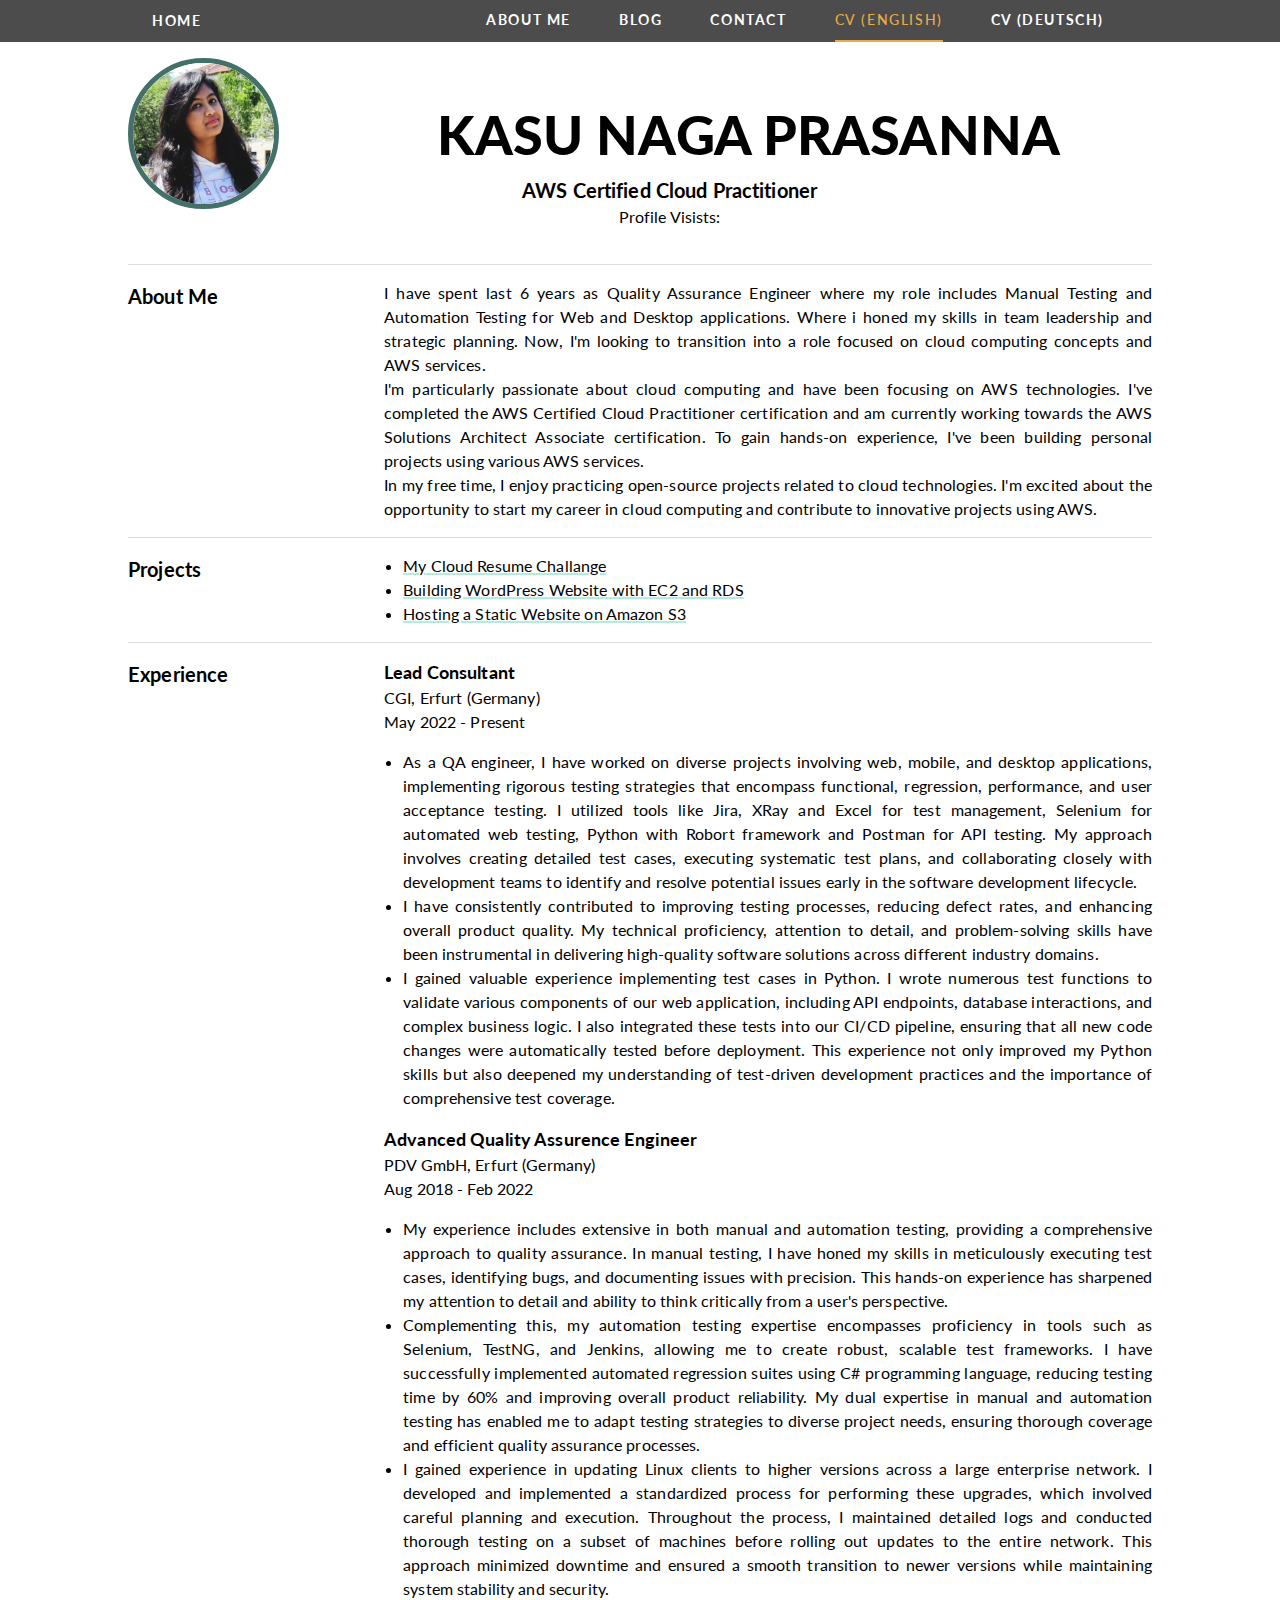
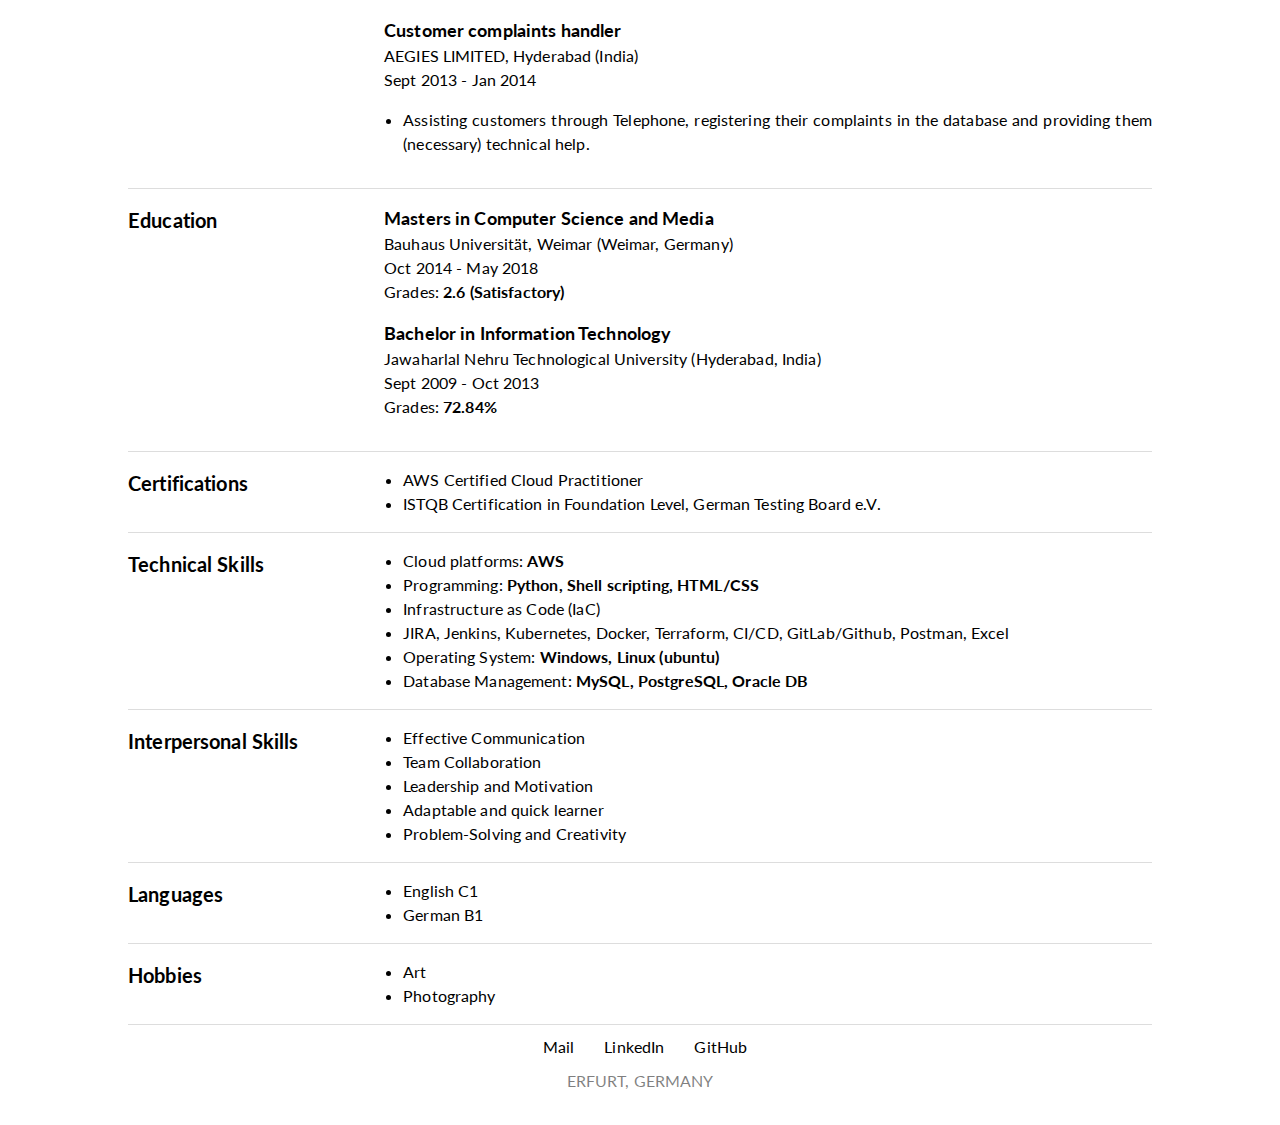
==== my-aws-cloud-resume-challenge/Index.html @ 85ed5b27 "first commit" ====
<!DOCTYPE html>
<html class="no-js" lang="en">

<head>
    <meta http-equiv="Content-Type" content="text/html; charset=UTF-8">
    <meta http-equiv="x-ua-compatible" content="ie=edge">
    <link rel="stylesheet" href="https://cdnjs.cloudflare.com/ajax/libs/font-awesome/6.4.2/css/all.min.css"
        integrity="sha512-z3gLpd7yknf1YoNbCzqRKc4qyor8gaKU1qmn+CShxbuBusANI9QpRohGBreCFkKxLhei6S9CQXFEbbKuqLg0DA=="
        crossorigin="anonymous" referrerpolicy="no-referrer" />
    <link rel="stylesheet" href="./style.css"> 
    <link rel="stylesheet" href="./aboutme.html"> 
    <link rel="stylesheet" href="./Home.html"> 
    <link rel="stylesheet" href="./resume_deutsch.html.html"> 
    <script src="./visitorcounter.js"></script>
  

    <title>Naga Prasanna Kasu - Resume</title>
    <meta name="description" content="">
    <meta name="viewport" content="width=device-width, initial-scale=1">
    <style></style>
</head>

<body>
    <!-- Nav bar -->
    <header>
         <!--Future - Cloud NOTES -->
        <nav class="navbar">
            <a href="./Home.html" class="navbar-btn-1">Home</a>
            <ul class="nav-menu">
                <li class="navbar-btn-1">
                    <a href="./aboutme.html" class="nav-link">About Me</a>
                </li>
                <li class="navbar-btn-1">
                    <a href="#" target="_blank" class="nav-link">Blog</a>
                </li>
                <li class="navbar-btn-1">
                    <a href="#footer" class="nav-link">Contact</a>
                </li>
                <li class="navbar-btn-1">
                    <a href="#" class="nav-link"><span class="active">CV (English)</span></a>
                </li>
                <li class="navbar-btn-1">
                    <a href="./resume_deutsch.html" class="nav-link">CV (Deutsch)</a>
                </li>
            </ul>          
           
            
            
        </nav>
    </header>

    <article class="wrapper">

    <section class="section-container">
        
           <h1 class="leftPanel"><img src="./mypic.jfif" alt="Naga Prasanna Kasu"
            height="200" width="200" /></h1>       
               
        <div class="section-content">                 

                <div class="section-profile-h1">  &nbsp;  &nbsp;  &nbsp;  &nbsp;  &nbsp;  &nbsp; KASU NAGA PRASANNA</div>
                <div class="viewers-count">
                    <h2> AWS Certified Cloud Practitioner</h2></div>
                <div class="viewers-count"> Profile Visists: <span id="visitors" class="viewers-count-tag"></span>
                </div>  
                
            </div>            
    </section>
   

<section class="section-profile section-container">
    <h2>About Me</h2>
    <div class="section-content">
        <p>
            I have spent last 6 years as Quality Assurance Engineer where my role includes Manual Testing and
            Automation Testing for Web and Desktop applications. Where i honed my skills in team leadership
            and strategic planning. Now, I'm looking to transition into a role
            focused on cloud computing concepts and AWS services.
            <br>
            I'm particularly passionate about cloud computing and have been focusing on AWS technologies.
I've completed the AWS Certified Cloud Practitioner certification and am currently working towards
the AWS Solutions Architect Associate certification. To gain hands-on experience, I've been
building personal projects using various AWS services.
<br>
In my free time, I enjoy practicing open-source projects related to cloud technologies. I'm excited
about the opportunity to start my career in cloud computing and contribute to innovative projects
using AWS. 
            
        </p>
    </div>
</section>

<section class="section-project section-container" id="Projects">
    <h2>Projects </h2>
    <div class="section-content">
        <ul>
            <li><a href="http://www.nagaprasannakasu.com"
                target="_blank">My Cloud Resume Challange </a><i class="fa-solid fa-up-right-from-square fa-xs"
                style="color:#b3b3b3;"></i></li>
            <li><a href="https://www.linkedin.com/pulse/building-wordpress-website-ec2-rds-naga-prasanna-kasu-21oqc/?trackingId=NIElKAmxSii2CXY2bWo1TQ%3D%3D"
                target="_blank">Building WordPress Website with EC2 and RDS  </a><i class="fa-solid fa-up-right-from-square fa-xs"
                style="color:#b3b3b3;"></i></li>            
            <li><a href="https://www.linkedin.com/pulse/step-by-step-guid-host-static-website-amazon-s3-naga-prasanna-kasu-uypuc/?trackingId=AsEiC2DrRPq3Fi%2FcV4qPsg%3D%3D"
                target="_blank">Hosting a Static Website on Amazon S3 </a><i class="fa-solid fa-up-right-from-square fa-xs"
                style="color:#b3b3b3;"></i></li>            
            
        </ul>

    </div>
</section>

<section class="section-experience section-container">
    <h2>Experience</h2>
    <div class="section-content">

        <div class="section-exp">
            <h3>Lead Consultant</h3>
            CGI, Erfurt (Germany)
            <br> May 2022 - Present        
            <ul>
                <li>As a QA engineer, I have worked on diverse projects involving web, mobile, and desktop applications, 
                    implementing rigorous testing strategies that encompass functional, regression, performance, and user acceptance testing. 
                    I utilized tools like Jira, XRay and Excel for test management, Selenium for automated web testing, Python with Robort framework 
                    and Postman for API testing. My approach involves creating detailed test cases, executing systematic test plans, and collaborating 
                    closely with development teams to identify and resolve potential issues early in the software development lifecycle.             
                </li>
                <li>I have consistently contributed to improving testing processes, reducing defect rates, and enhancing overall product quality. 
                    My technical proficiency, attention to detail, and problem-solving skills have been instrumental in delivering high-quality software solutions 
                    across different industry domains.</li>
                <li>I gained valuable experience implementing test cases in Python. I wrote numerous test functions to validate various components of our web application, 
                    including API endpoints, database interactions, and complex business logic. I also integrated these tests into our CI/CD pipeline, 
                    ensuring that all new code changes were automatically tested before deployment. This experience not only improved my Python skills but also deepened 
                    my understanding of test-driven development practices and the importance of comprehensive test coverage.</li>                
            </ul>
        </div>

        <div class="section-exp">
            <h3> Advanced Quality Assurence Engineer</h3>
            PDV GmbH, Erfurt (Germany)
            <br> Aug 2018 - Feb 2022
            <ul>
                <li> My experience includes extensive in both manual and automation testing, providing a comprehensive approach to quality assurance. 
                    In manual testing, I have honed my skills in meticulously executing test cases, identifying bugs, and documenting issues with precision. 
                    This hands-on experience has sharpened my attention to detail and ability to think critically from a user's perspective.</li>
                <li>Complementing this, my automation testing expertise encompasses proficiency in tools such as Selenium, TestNG, and Jenkins, allowing me to create robust, 
                    scalable test frameworks. I have successfully implemented automated regression suites using C# programming language, reducing testing time by 60% 
                    and improving overall product reliability. My dual expertise in manual and automation testing has enabled me to adapt testing strategies to diverse 
                    project needs, ensuring thorough coverage and efficient quality assurance processes.</li>
                <li>I gained experience in updating Linux clients to higher versions across a large enterprise network. I developed and implemented 
                    a standardized process for performing these upgrades, which involved careful planning and execution. 
                    Throughout the process, I maintained detailed logs and conducted thorough testing on a subset of machines before rolling out 
                    updates to the entire network. This approach minimized downtime and ensured a smooth transition to newer versions while maintaining 
                    system stability and security.</li>                
            </ul>
        </div>

        <div class="section-exp">
            <h3> Customer complaints handler</h3>
            AEGIES LIMITED, Hyderabad (India)
            <br> Sept 2013 - Jan 2014

            <ul>
                <li>  Assisting customers through Telephone, registering their complaints in the database and providing
                    them (necessary) technical help.</li>                              
            </ul>
        </div>
    </div>

</section>


<section class="section-education section-container">
    <h2>Education</h2>
    <div class="section-content">
    <div class="section-exp">
        <h3>Masters in Computer Science and Media</h3>
        Bauhaus Universität, Weimar (Weimar, Germany)        
        <br> Oct 2014 - May 2018
        <br> Grades: <Strong> 2.6 (Satisfactory) </Strong>         
    </div>    
    <div class="section-exp">
        <h3>Bachelor in Information Technology</h3>
        Jawaharlal Nehru Technological University (Hyderabad, India)        
        <br>  Sept 2009 - Oct 2013
        <br> Grades: <Strong> 72.84% </Strong>        
    </div>
</section>



<section class="section-certification section-container">
    <h2>Certifications</h2>
    <div class="section-content">
        <ul>
          <!--  <li>
                AWS Certified Solutions Architect – Associate <a
                    href=""
                    target="_blank"><i class="fa-solid fa-up-right-from-square fa-xs"
                        style="color:#b3b3b3;"></i></a>
            </li> -->
            <li>
                AWS Certified Cloud Practitioner <a
                    href="https://www.credly.com/badges/18f288f3-d77c-4ae2-83bc-e2104c9e75d2/public_url"
                    target="_blank"><i class="fa-solid fa-up-right-from-square fa-xs"
                        style="color:#b3b3b3;"></i></a>
            </li>
            <li>
                ISTQB Certification in Foundation Level, German Testing Board e.V. 
            </li>
            
        </ul>
    </div>
</section>

<section class="section-skills section-container">
    <h2>Technical Skills</h2>
    <div class="section-content">
        <ul>
            <li>
                Cloud platforms: <strong>AWS</strong>
            </li>
            <li>
                Programming: <Strong>Python, Shell scripting, HTML/CSS</Strong>
            </li>
            <li>
                Infrastructure as Code (IaC) 
            </li>
            <li>
                JIRA, Jenkins, Kubernetes, Docker, Terraform, CI/CD, GitLab/Github, Postman, Excel 
            </li>
            <li>
                Operating System: <strong>Windows, Linux (ubuntu)</strong>
            </li>
            <li>
                Database Management: <strong>MySQL, PostgreSQL, Oracle DB</strong>
            </li>
        </ul>
    </div>
</section>

<section class="section-certification section-container">
    <h2>Interpersonal Skills</h2>
    <div class="section-content">
        <ul>
            <li>
                Effective Communication                      
            </li>
            <li>
                Team Collaboration                      
            </li>
            <li>
                Leadership and Motivation                      
            </li>
            <li>
                Adaptable and quick learner                      
            </li>
            <li>
                Problem-Solving and Creativity                      
            </li>           
            
        </ul>
    </div>
</section>

<section class="section-certification section-container">
    <h2>Languages</h2>
    <div class="section-content">
        <ul>
            <li>
                English C1                     
            </li>
            <li>
                German B1                      
            </li>                     
            
        </ul>
    </div>
</section>

<section class="section-certification section-container">
    <h2>Hobbies</h2>
    <div class="section-content">
        <ul>
            <li>
                Art                     
            </li>
            <li>
                Photography                     
            </li>                     
            
        </ul>
    </div>
</section>

</article>




     <!-- Footer -->
     <footer class="footer" id="footer">
        <div class="footer-container">
            
            <ul>
                <li>
                    <a href="mailto:prasannakasuj@gmail.com"><i class="fa-solid fa-envelope"></i>Mail</a>
                </li>
                <li>
                    <a href="https://www.linkedin.com/in/naga-prasanna-kasu-ab7598165/" target="_blank"><i
                            class="fa-brands fa-linkedin"></i>LinkedIn</a>
                </li>
                <li>
                    <a href="https://github.com/NagaPrasannaKasu" target="_blank"><i class="fa-brands fa-github"></i>GitHub</a>
                    
                </li>  
            </ul> 
    
        </div>
        <div class="text-center ">
                        
            <p class="description font-os font-size-16 text-black-50 text-uppercase">Erfurt, Germany
            </p>
        </div>
    </footer>

</body>
---- my-aws-cloud-resume-challenge/style.css ----
@import url(https://fonts.googleapis.com/css?family=Lato:400,700,900);

:root {
    --white-text-color: white;
    --highlight-color: #b3ebdd;
    --hover-color: #719183;
}

.container {
    display: flex;
    flex-direction: row;
    width: 100%;
    height: 100%;
    
  }

  * { 
    padding: 0; 
    margin: 0; 
} 
.img-center { 
    height: 70vh; 
    width: 70vw; 
    display: flex; 
    justify-content: center; 
    align-items: center; 
   /* background-color: #e6dfdf; */
} 
.img-left { 
    height: 40vh; 
    width: 40vw; 
    display: flex; 
    justify-content: left; 
    align-items: left; 
   /* background-color: #e6dfdf; */
} 

  
  .leftPanel img {
    width: 4cm;
    height: 4cm;
    margin-bottom: 0.7cm;
    border-radius: 50%;
    border: 0.15cm solid rgb(68, 112, 106);
    object-fit: cover;
    object-position: 50% 50%;
   
  }

  .site-banner .banner-area{

    background-size: cover;
    width: 100%;
    height: 100vh;
    position: relative;
}

  .site-banner .banner-area .author{
    margin: 0;
    position: absolute;
    top: 45%;
    left: 50%;
    transform: translate(-50%, -50%);
}


.text-center {
    text-align: center !important;
    align-items: center;
    
}

  .site-banner .banner-area .author .author-img{
    width: 240px;
    height: 240px;
    border-radius: 50%;
    margin: auto;
    background: url(./mypic.jfif) no-repeat;
    background-size: 110%;
    background-position: 40% 0;
}
.font-staat{
    font: normal 400 18px var(--font-staat);
}
.font-ram{
    font: normal bold 18px var(--font-ram);
}
.font-size-40{
    font-size: 40px;
}
.font-size-34{
    font-size: 34px;
}

.font-size-27{
    font-size: 27px;
}
.skill .bars p, .site-content .skill .bars span{
    line-height: 10px;
}

/*icons*/
.social-icons a{
    display:inline-block;height:3.5rem;
    width:3.5rem;
    background-color: #fff;
    color:#343a40!important;
    border-radius:100%;
    text-align:center;
    font-size:1.5rem;
    line-height:3.5rem;
    margin-right:1rem
  }
  
  .social-icons a:last-child{
    margin-right:0
  }
  
  .social-icons a:hover{
    background-color:var(--color-blue);
    transform: scale(1.2)
  }
  
  .social-icons a:hover i {
    transform: scale(1.3);
  }

  .dev-icons {
    font-size: 5rem;
  }
  
  .dev-icons .list-inline-item :hover {
    color: var(--color-blue);
  }
  /*icons*/


#footer form .row .col input[type="text"],
#footer form .row .col input[type="email"],
#footer form textarea{
    border: none;
    border-radius: 0;
    border-bottom: 1px solid gray;
    padding: 1.5rem 1rem;
}

.img-fluid {
    max-width: 90%;
    height: auto;
}

.row {
    display: -ms-flexbox;
    display: flex;
    -ms-flex-wrap: wrap;
    flex-wrap: wrap;
    margin-right: -15px;
    margin-left: -15px;
}
 
.frame {
    text-align: center;
    position: relative;
    cursor: pointer;
    perspective: 500px;
}
.pb-4, .py-4 {
    padding-bottom: 1.5rem !important;
}
.frame .details {
    width: 90%;
    height: 90%;
    padding: 5% 8%;
    position: absolute;
    content: "";
    top: 50%;
    left: 50%;
    transform: translate(-50%, -50%) rotateY(90deg);
    transform-origin: 50%;
    background: var(--color-blue);
    opacity: 0;
    transition: all 0.4s ease-in;
    color: var(--color-white);
    font-family: var(--font-ram);
}

.prose :where(iframe):not(:where([class~=not-prose] *)) {
    max-width: 100%;
}



.active {
    font-weight: 500;
    border-bottom: 2px solid;
    color: #ebaa49;
}

* {
    box-sizing: border-box;
    margin: 0;
    padding: 0;
}

body {
    color: #333;
    font-size: 1rem;
    font-family: Lato, Helvetica, Arial, sans-serif;
    font-weight: normal;
    line-height: 1.5;
    letter-spacing: .008em;
}

h2,
h3 {
    color: black;
}

h2 {
    font-size: 20px;
}

h3 {
    font-size: 18px;
}

/* navbar */

header {
    background-color:  #4c4c4c;
    font-size: 14px;
    text-transform: uppercase;
}

.navbar {
    max-width: 80%;
    margin: 0 auto;
    background-color: #4c4c4c;
    color: var(--white-text-color);
    display: flex;
    flex-direction: row;
    justify-content: space-between;
    align-items: center;
    font-weight: bold;
    letter-spacing: .10rem;
    padding: 0px 0px;
    line-height: 2.5rem;
}

.navbar a {
    list-style: none;
    text-decoration: none;
    display: block;
    color: var(--white-text-color);
}

.navbar a {
    display: flex;
    padding: 0 24px;
}


.navbar ul {
    list-style: none;
    text-decoration: none;
}

.navbar ul {
    display: flex;
    padding: 0 24px;
}

.navbar .navbar-btn-2 {
    background-color: var(--highlight-color);
}

.navbar .navbar-btn-2:hover {
    background: var(--hover-color);
}

.navbar .navbar-btn-1:hover {
    background: var(--hover-color);
}

.hamburger {
    display: none;
}

.bar {
    display: block;
    width: 25px;
    height: 3px;
    margin: 5px auto;
    -webkit-transition: all 0.3s ease-in-out;
    transition: all 0.3s ease-in-out;
    background-color: white;
}



.viewers-count {
    text-align: center;
}

.viewers-count-tag {
    color: #11ABB0;
    font-weight: 600;
}

.wrapper {
    max-width: 80%;
    margin: 0 auto;
}

.section-profile-h1 {
    font-size: 54px;
    font-family: Lato, 'Open Sans', Helvetica, Arial;
    font-weight: 900;
    width: 100%;
    margin-top: 2.25rem;
    text-align: center;

}


.section-container {
    display: flex;
    flex-direction: row;
    border-bottom: 1px solid #ddd;
    padding: 1rem 0rem;
    
}

.section-container>h2 {
    display: block;
    min-width: 25%;
    max-width: auto;
}

.section-content {
    display: block;
    max-width: 80%;
    color: black;
    text-align: justify;
}

.section-container .firstsection {  
    display: flex;
    flex-direction: row;    
    max-width: 100%;
    padding: 1rem;  
    background-color: var(--highlight-color);
    align-items: center;
  }


.section-container ul {
    list-style-position: outside;
    padding-left: 1.2rem;
}

.section-container .section-exp {
    padding-bottom: 1rem;
}

.section-container .section-exp ul {
    padding-top: 1rem;
}

.section-container a {
    color: black;
    text-decoration: underline var(--highlight-color) 2px;
}

.section-container a:hover {
    text-decoration: underline var(--hover-color) 2px;
}

.project-tag-1 {
    color: black;
    text-decoration: underline var(--highlight-color) 2px;
}

/* Footer */

footer {
    max-width: 80%;
    margin: 0 auto;
    padding: 0;
    padding-bottom: 2rem;
    box-sizing: border-box;
}

footer ul li {
    list-style: none;
    display: block;
    padding: 10px 10px;
}

footer a {
    color: black;
    text-decoration: none;
}

footer .footer-container ul {
    display: flex;
    flex-direction: row;
    justify-content: center;
}

footer .fa-brands,
.fa-solid {
    padding-right: 10px;
}

footer li:hover {
    text-decoration: underline var(--hover-color) 2px;
}
.font-size-16 {
    font-size: 16px;
}
.text-black-50 {
    color: rgba(0, 0, 0, .5) !important;
}

.font-os {
    font: normal 300 18px var(--font-os);
}
.text-center {
    text-align: center !important;
    display: block;
    unicode-bidi: isolate;
}
.text-uppercase {
    text-transform: uppercase !important;
}
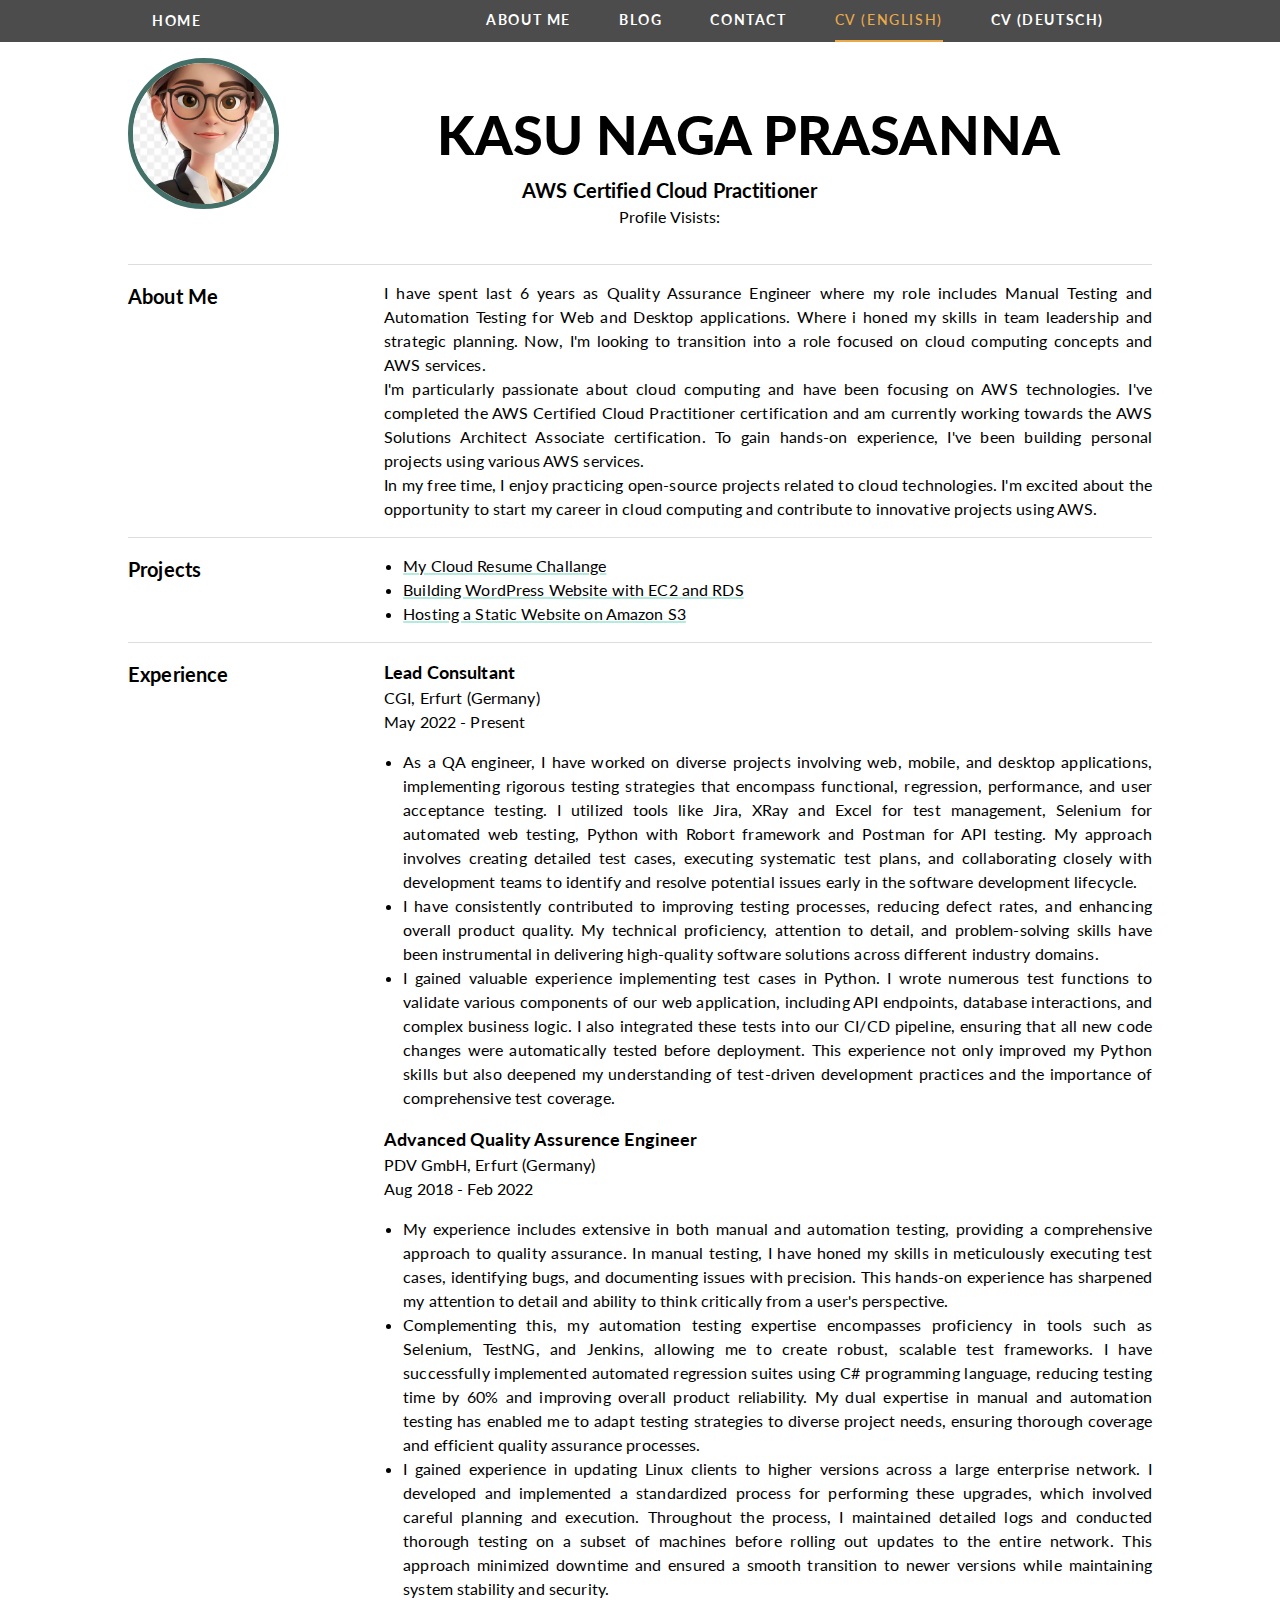
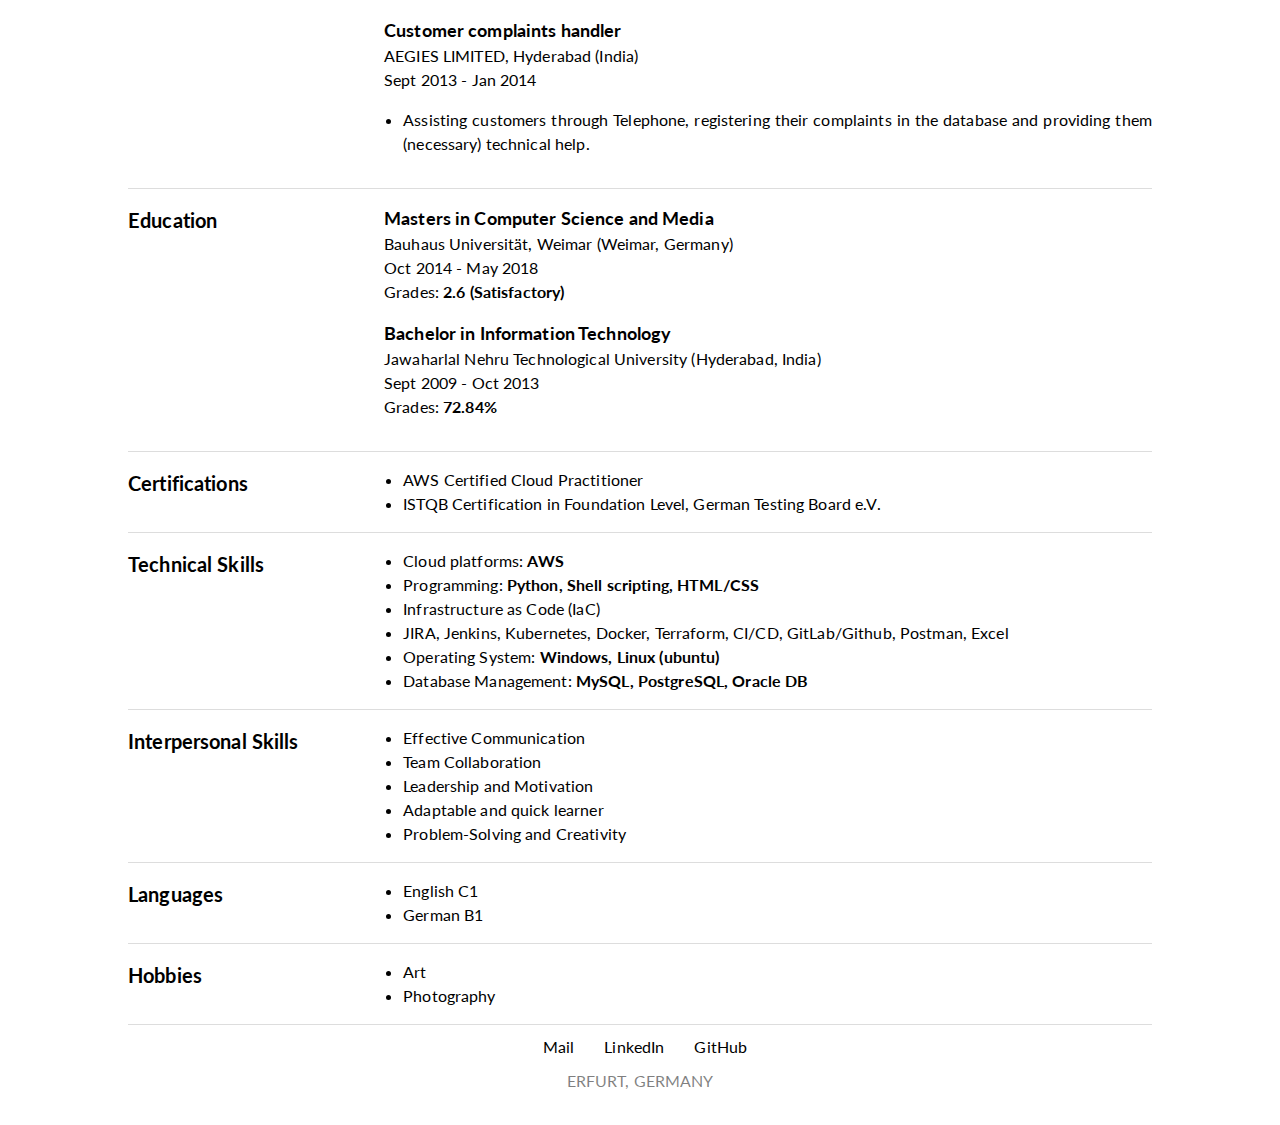
==== commit cb7477e5: "updated .html files" ====
--- a/my-aws-cloud-resume-challenge/Index.html
+++ b/my-aws-cloud-resume-challenge/Index.html
@@ -53,7 +53,7 @@
 
     <section class="section-container">
         
-           <h1 class="leftPanel"><img src="./mypic.jfif" alt="Naga Prasanna Kasu"
+           <h1 class="leftPanel"><img src="./businesspic.jpg" alt="Naga Prasanna Kasu"
             height="200" width="200" /></h1>       
                
         <div class="section-content">                 
--- a/my-aws-cloud-resume-challenge/style.css
+++ b/my-aws-cloud-resume-challenge/style.css
@@ -75,7 +75,7 @@
     height: 240px;
     border-radius: 50%;
     margin: auto;
-    background: url(./mypic.jfif) no-repeat;
+    background: url(./cloud.jpg) no-repeat;
     background-size: 110%;
     background-position: 40% 0;
 }
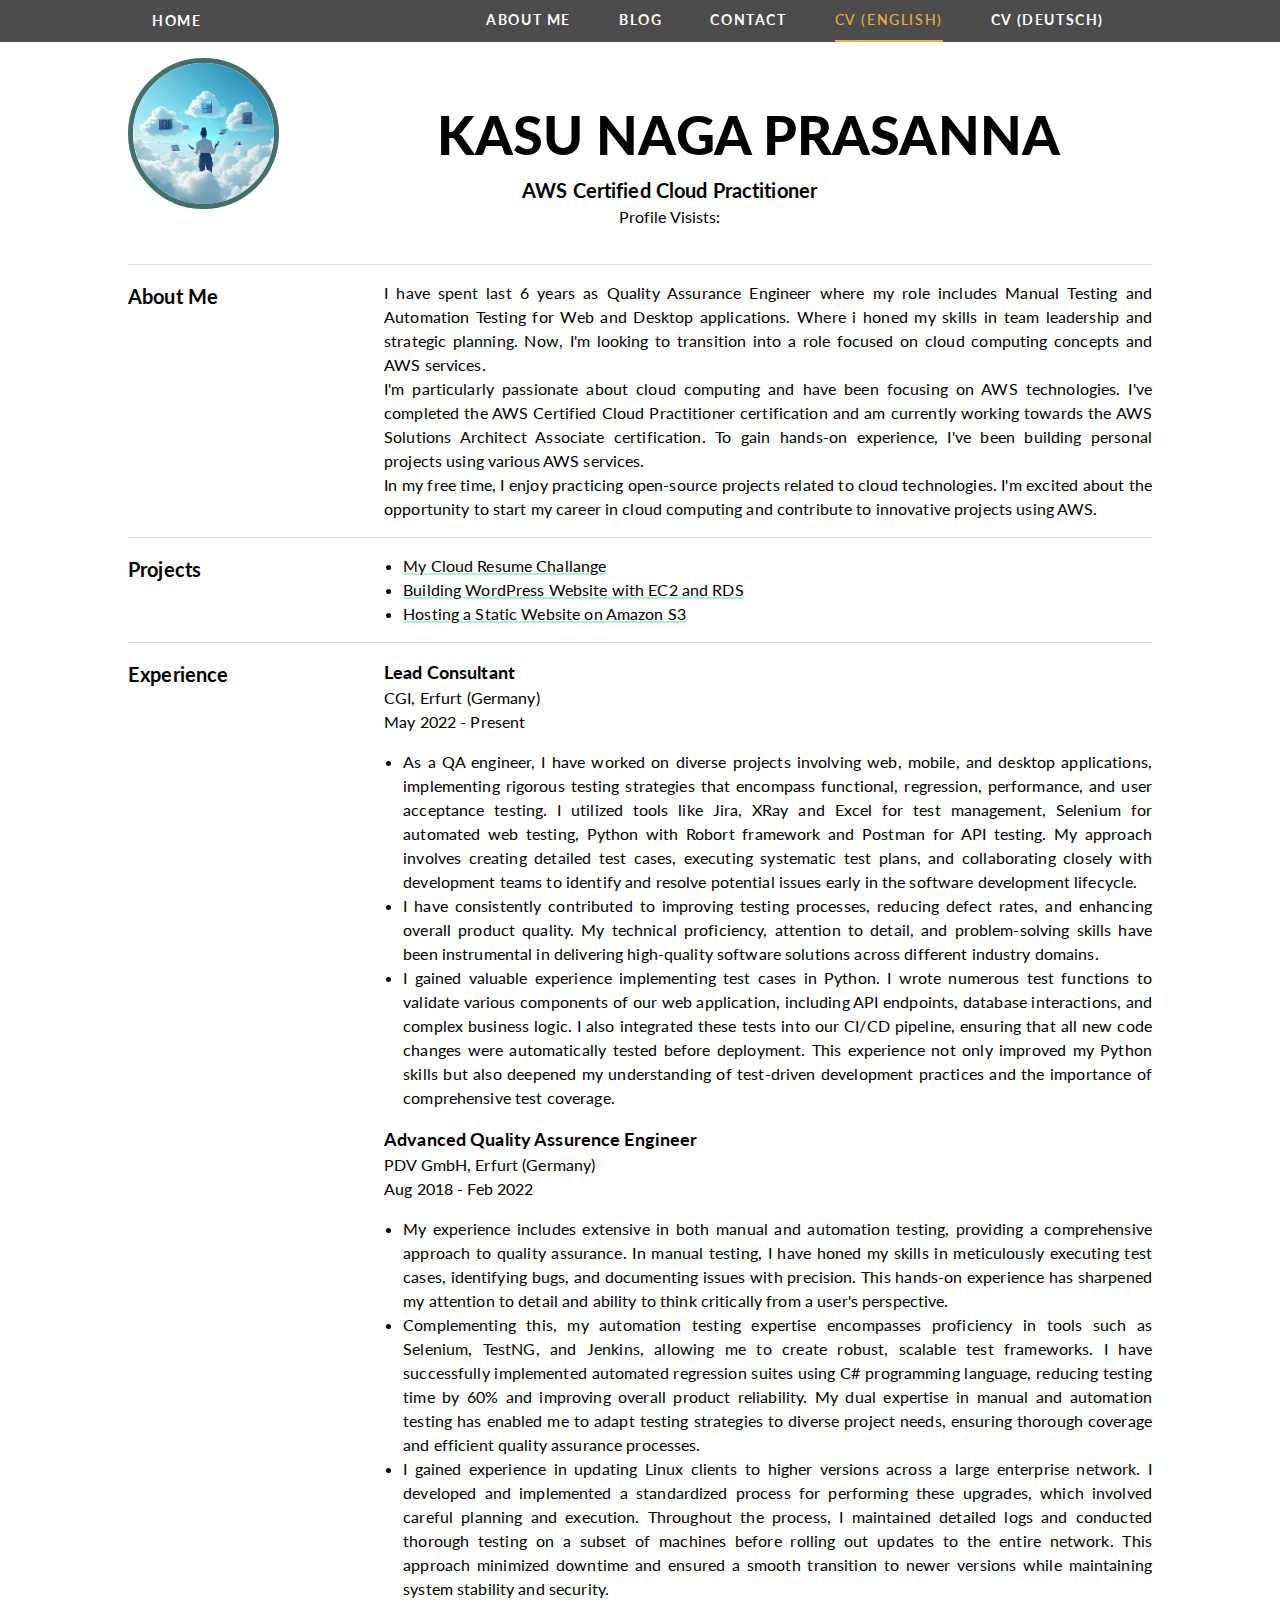
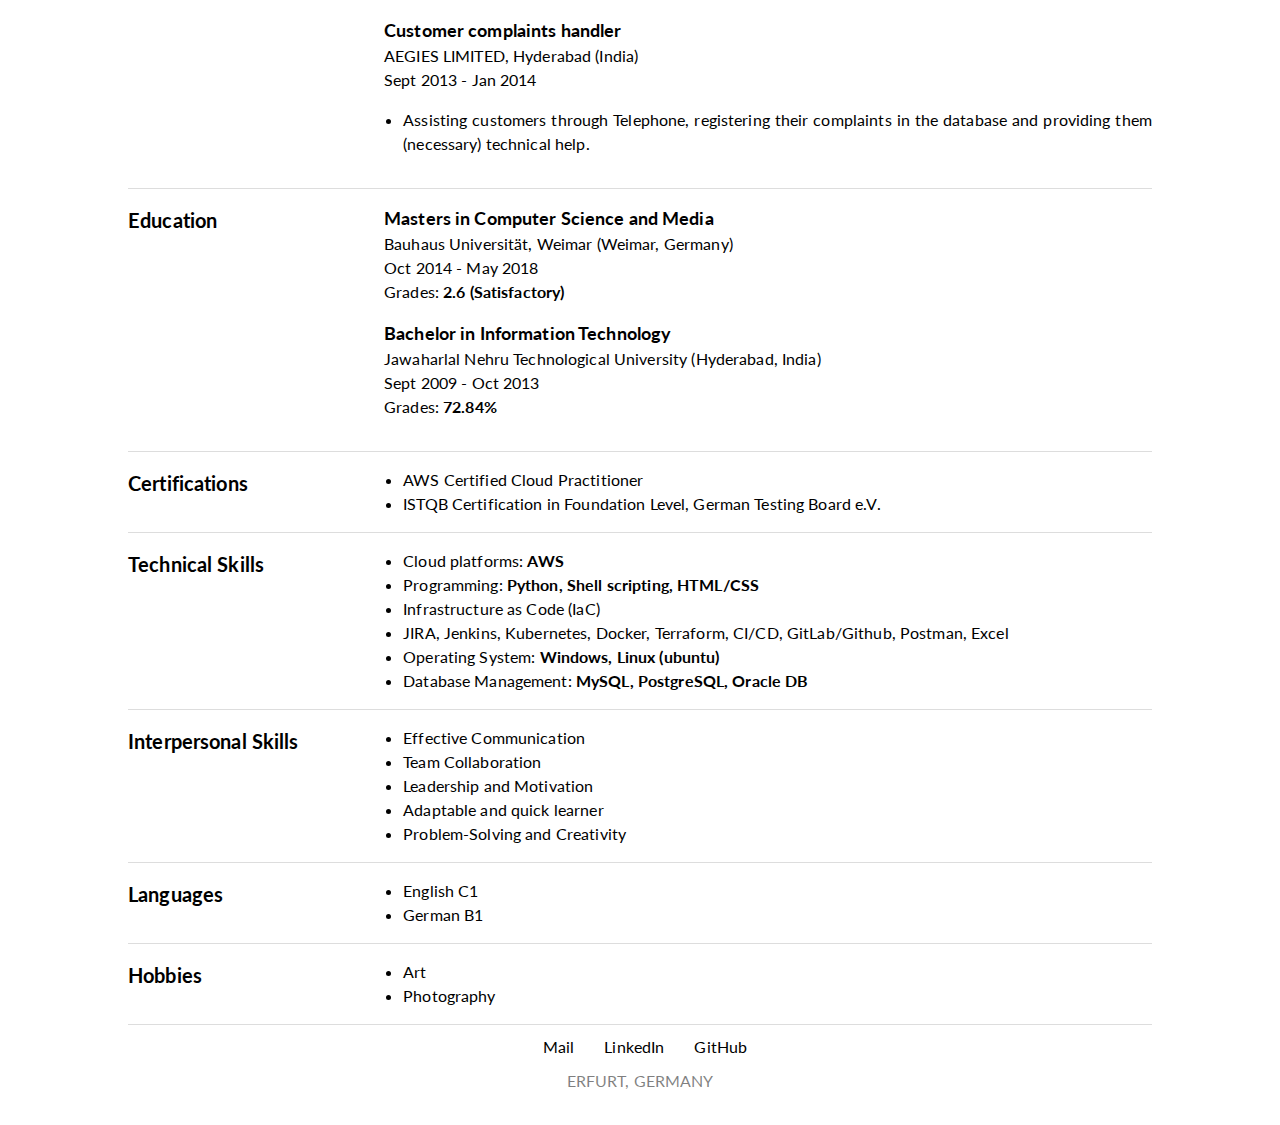
==== commit 715da122: "updated .tf files and .html files" ====
--- a/my-aws-cloud-resume-challenge/Index.html
+++ b/my-aws-cloud-resume-challenge/Index.html
@@ -10,7 +10,7 @@
     <link rel="stylesheet" href="./style.css"> 
     <link rel="stylesheet" href="./aboutme.html"> 
     <link rel="stylesheet" href="./Home.html"> 
-    <link rel="stylesheet" href="./resume_deutsch.html.html"> 
+    <link rel="stylesheet" href="./resume_deutsch.html"> 
     <script src="./visitorcounter.js"></script>
   
 
@@ -53,7 +53,7 @@
 
     <section class="section-container">
         
-           <h1 class="leftPanel"><img src="./businesspic.jpg" alt="Naga Prasanna Kasu"
+           <h1 class="leftPanel"><img src="./cloud.jpg" alt="Naga Prasanna Kasu"
             height="200" width="200" /></h1>       
                
         <div class="section-content">                 
